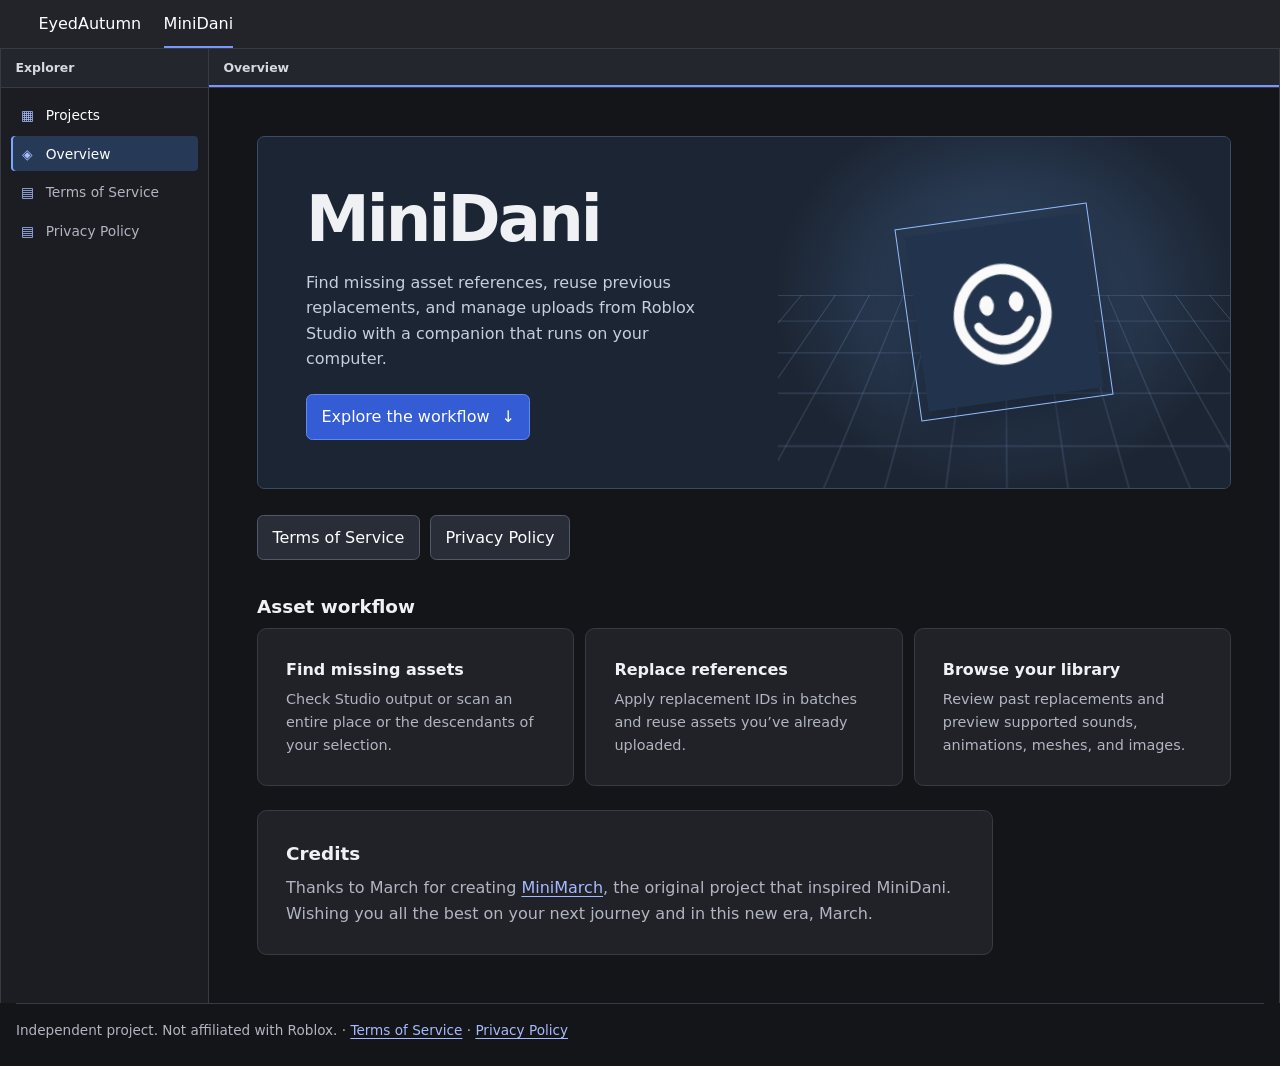
==== MiniDani/index.html @ bdc0594a "Give MiniDani site a Studio-inspired workspace layout" ====
<!doctype html>
<html lang="en">
<head>
  <meta charset="utf-8">
  <meta name="viewport" content="width=device-width, initial-scale=1">
  <title>MiniDani · EyedAutumn</title>
  <link rel="stylesheet" href="../assets/site.css">
</head>
<body>
  <header class="bar"><nav aria-label="Main navigation"><a href="../index.html">EyedAutumn</a><a href="index.html" aria-current="page">MiniDani</a></nav></header>
  <div class="workspace">
    <aside class="explorer">
      <div class="pane-title">Explorer</div>
      <nav aria-label="Project explorer"><a href="../index.html"><span aria-hidden="true">▦</span>Projects</a><a href="../MiniDani/index.html" aria-current="page"><span aria-hidden="true">◈</span>Overview</a><a href="../MiniDani/terms/index.html"><span aria-hidden="true">▤</span>Terms of Service</a><a href="../MiniDani/privacy/index.html"><span aria-hidden="true">▤</span>Privacy Policy</a></nav>
    </aside>
    <main>
      <div class="pane-title document-tab">Overview</div>
      <div class="page-content">
    <header class="viewport">
      <div class="viewport-copy">
        <h1>MiniDani</h1>
        <p>Find missing asset references, reuse previous replacements, and manage uploads from Roblox Studio with a companion that runs on your computer.</p>
        <a class="button primary" href="#workflow">Explore the workflow <span aria-hidden="true">↓</span></a>
      </div>
      <div class="viewport-art" aria-hidden="true">
        <div class="floor"></div>
        <div class="selection"><img src="../assets/minidani.png" alt="" width="128" height="128"></div>
      </div>
    </header>
    <div class="actions">
      <a class="button" href="terms/index.html">Terms of Service</a>
      <a class="button" href="privacy/index.html">Privacy Policy</a>
    </div>
    <section id="workflow" class="workflow">
      <h2>Asset workflow</h2>
      <div class="workflow-grid">
        <section class="panel"><h3>Find missing assets</h3><p>Check Studio output or scan an entire place or the descendants of your selection.</p></section>
        <section class="panel"><h3>Replace references</h3><p>Apply replacement IDs in batches and reuse assets you’ve already uploaded.</p></section>
        <section class="panel"><h3>Browse your library</h3><p>Review past replacements and preview supported sounds, animations, meshes, and images.</p></section>
      </div>
    </section>
    <section class="panel credit">
      <h2>Credits</h2>
      <p>Thanks to March for creating <a href="https://web.archive.org/web/20261103222430/https://minimarch.catnapy.com/">MiniMarch</a>, the original project that inspired MiniDani. Wishing you all the best on your next journey and in this new era, March.</p>
    </section>
      </div>
    </main>
  </div>
  <footer>Independent project. Not affiliated with Roblox. · <a href="terms/index.html">Terms of Service</a> · <a href="privacy/index.html">Privacy Policy</a></footer>
</body>
</html>
---- assets/site.css ----
:root {
  color-scheme: dark;
  font: 16px/1.6 system-ui, sans-serif;
  background: #16171b;
  color: #f0f1f4;
  --panel: #202228;
  --edge: #383b44;
  --muted: #b1b5c1;
  --blue: #a6baff;
}
* { box-sizing: border-box; }
body { margin: 0; min-height: 100vh; display: flex; flex-direction: column; }
a { color: var(--blue); text-underline-offset: .2em; }
a:focus-visible { outline: 2px solid var(--blue); outline-offset: 4px; }
.bar { background: var(--panel); border-bottom: 1px solid var(--edge); }
nav, main, footer { width: min(100% - 2rem, 68rem); margin-inline: auto; }
nav { display: flex; align-items: center; gap: 1.4rem; min-height: 3.25rem; flex-wrap: wrap; }
nav a { color: var(--muted); text-decoration: none; padding: .7rem 0; }
nav a:first-child, nav a[aria-current] { color: #fff; }
nav a[aria-current] { box-shadow: inset 0 -2px #7797ff; }
main { flex: 1; padding-block: clamp(2rem, 7vw, 5.5rem); }
h1, h2, p { margin-top: 0; }
h1 { font-size: clamp(2.2rem, 6vw, 4rem); line-height: 1.08; letter-spacing: -.045em; margin-bottom: 1rem; }
h2 { font-size: 1.15rem; margin-bottom: .4rem; }
p { color: var(--muted); }
p:last-child { margin-bottom: 0; }
.panel { border: 1px solid var(--edge); border-radius: .6rem; background: var(--panel); padding: clamp(1rem, 3vw, 1.75rem); }
.grid { display: grid; grid-template-columns: minmax(0, 2fr) minmax(0, 1fr); gap: 1rem; margin-top: 2rem; }
.project { display: flex; align-items: center; gap: 1.15rem; color: inherit; text-decoration: none; }
.project:hover { border-color: #7797ff; background: #252938; }
.project strong { display: block; font-size: 1.35rem; }
.project small { display: block; color: var(--muted); font-size: .95rem; }
.arrow { margin-left: auto; color: var(--blue); }
.icon { width: 4rem; height: 4rem; object-fit: contain; background: #2b3040; border: 1px solid var(--edge); border-radius: .55rem; padding: .45rem; }
.hero { display: flex; gap: 1.2rem; align-items: start; }
.hero p { max-width: 42rem; }
.actions { display: flex; flex-wrap: wrap; gap: .65rem; margin: 1.65rem 0 2rem; }
.button { padding: .55rem .9rem; border: 1px solid #53596a; border-radius: .4rem; text-decoration: none; background: #292d38; color: #fff; }
.button:hover { background: #3b4866; }
.credit { max-width: 46rem; }
.document { max-width: 49rem; }
.document header { padding-bottom: 1.25rem; border-bottom: 1px solid var(--edge); }
.document section { margin-top: 1.5rem; }
footer { border-top: 1px solid var(--edge); padding-block: 1rem 1.5rem; font-size: .85rem; color: var(--muted); }
@media (max-width: 650px) { .grid { grid-template-columns: 1fr; } }

/* Workspace chrome */
body { background: #141518; }
.bar { background: #22242a; }
.bar nav { width: auto; margin-inline: clamp(1rem, 3vw, 2.5rem); min-height: 3rem; }
.workspace { display: grid; grid-template-columns: 13rem minmax(0, 1fr); flex: 1; width: min(100%, 91rem); margin-inline: auto; border-inline: 1px solid var(--edge); }
.explorer { background: #1b1d22; border-right: 1px solid var(--edge); }
.pane-title { padding: .55rem .9rem; background: #24262d; border-bottom: 1px solid var(--edge); color: #d6d9e2; font-size: .78rem; font-weight: 650; }
.explorer nav { width: auto; display: grid; gap: .2rem; margin: .6rem; }
.explorer nav a { padding: .42rem .55rem; border-radius: .25rem; display: flex; gap: .65rem; align-items: center; font-size: .86rem; }
.explorer nav a span { color: #a8bdff; width: 1rem; text-align: center; }
.explorer nav a:hover { background: #292d37; }
.explorer nav a[aria-current] { background: #263957; box-shadow: inset 2px 0 #7fa6ff; }
main { width: auto; min-width: 0; margin: 0; padding: 0; }
.document-tab { box-shadow: inset 0 -2px #7797ff; }
.page-content { padding: clamp(1rem, 4vw, 3rem); }
.viewport { position: relative; display: grid; grid-template-columns: 1.15fr 1fr; min-height: 20rem; overflow: hidden; isolation: isolate; background: #1c2533; border: 1px solid #3a4c65; border-radius: .45rem; }
.viewport-copy { position: relative; z-index: 1; align-self: center; padding: clamp(1.3rem, 4vw, 3rem); }
.viewport-copy p { color: #c4cfdf; max-width: 32rem; margin-bottom: 1.4rem; }
.viewport-art { position: relative; display: grid; place-items: center; overflow: hidden; background: radial-gradient(ellipse at 50% 45%, #354f72, #1c2533 72%); }
.floor { position: absolute; inset: 45% -55% -95%; transform: perspective(260px) rotateX(47deg); transform-origin: 50% 0; background-image: linear-gradient(#7596c454 1px, transparent 1px), linear-gradient(90deg, #7596c454 1px, transparent 1px); background-size: 34px 34px; mask-image: linear-gradient(#000, transparent 70%); }
.selection { display: grid; place-items: center; width: min(60%, 11rem); aspect-ratio: 1; position: relative; background: #22344d; outline: 1px solid #93bbff; outline-offset: 8px; box-shadow: 0 18px 48px #101621a3; transform: rotate(-8deg); }
.selection img { width: 80%; height: auto; }
.button { display: inline-flex; align-items: center; gap: .75rem; }
.button.primary { background: #345cd5; border-color: #6788ec; }
.button.primary:hover { background: #4269df; }
.workflow { margin-bottom: 1.5rem; scroll-margin-top: 1rem; }
.workflow-grid { display: grid; grid-template-columns: repeat(3, minmax(0, 1fr)); gap: .7rem; }
.workflow-grid h3 { font-size: 1rem; margin: 0 0 .35rem; }
.workflow-grid p { font-size: .9rem; }
.document { margin-inline: auto; }
footer { width: min(100% - 2rem, 91rem); }
@media (max-width: 850px) {
  .workspace { grid-template-columns: 1fr; }
  .explorer { border-right: 0; }
  .explorer .pane-title { display: none; }
  .explorer nav { display: flex; flex-wrap: wrap; gap: .25rem; }
}
@media (max-width: 580px) {
  .viewport { grid-template-columns: 1fr; }
  .viewport-art { min-height: 10rem; grid-row: 1; }
  .selection { width: 6rem; }
  .workflow-grid { grid-template-columns: 1fr; }
}
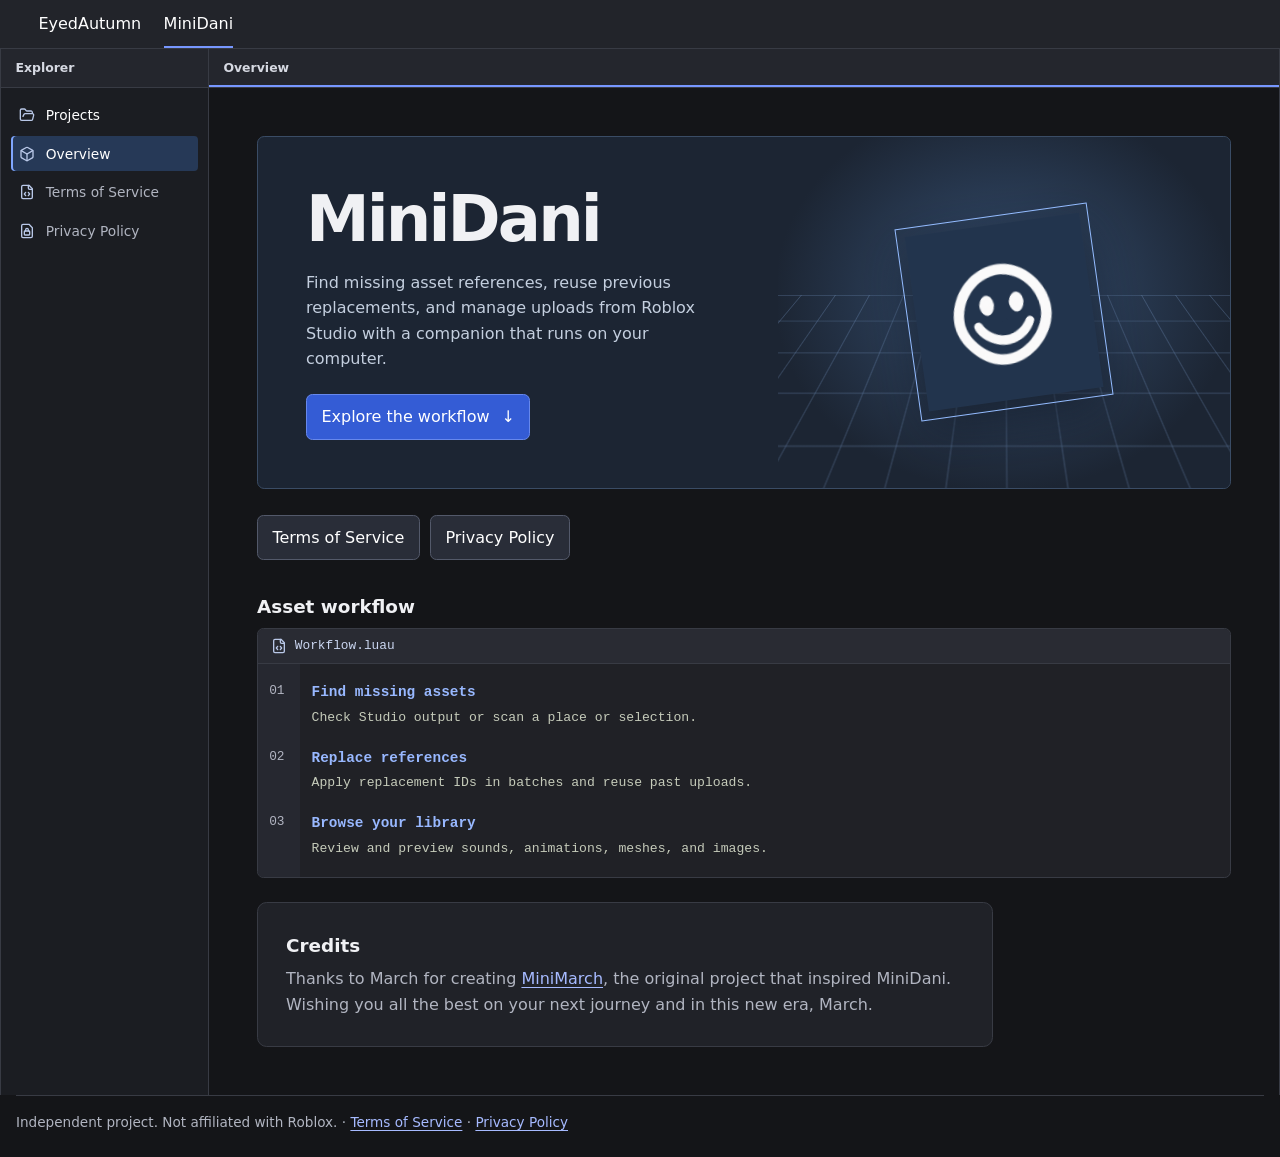
==== commit 253f2032: "Use Lucide icons and style the workflow as a script editor" ====
--- a/MiniDani/index.html
+++ b/MiniDani/index.html
@@ -11,7 +11,7 @@
   <div class="workspace">
     <aside class="explorer">
       <div class="pane-title">Explorer</div>
-      <nav aria-label="Project explorer"><a href="../index.html"><span aria-hidden="true">▦</span>Projects</a><a href="../MiniDani/index.html" aria-current="page"><span aria-hidden="true">◈</span>Overview</a><a href="../MiniDani/terms/index.html"><span aria-hidden="true">▤</span>Terms of Service</a><a href="../MiniDani/privacy/index.html"><span aria-hidden="true">▤</span>Privacy Policy</a></nav>
+      <nav aria-label="Project explorer"><a href="../index.html"><img src="../assets/icons/folder-open.svg" width="16" height="16" alt="">Projects</a><a href="../MiniDani/index.html" aria-current="page"><img src="../assets/icons/box.svg" width="16" height="16" alt="">Overview</a><a href="../MiniDani/terms/index.html"><img src="../assets/icons/file-code.svg" width="16" height="16" alt="">Terms of Service</a><a href="../MiniDani/privacy/index.html"><img src="../assets/icons/file-lock.svg" width="16" height="16" alt="">Privacy Policy</a></nav>
     </aside>
     <main>
       <div class="pane-title document-tab">Overview</div>
@@ -33,10 +33,13 @@
     </div>
     <section id="workflow" class="workflow">
       <h2>Asset workflow</h2>
-      <div class="workflow-grid">
-        <section class="panel"><h3>Find missing assets</h3><p>Check Studio output or scan an entire place or the descendants of your selection.</p></section>
-        <section class="panel"><h3>Replace references</h3><p>Apply replacement IDs in batches and reuse assets you’ve already uploaded.</p></section>
-        <section class="panel"><h3>Browse your library</h3><p>Review past replacements and preview supported sounds, animations, meshes, and images.</p></section>
+      <div class="editor">
+        <div class="editor-tab"><img src="../assets/icons/file-code.svg" width="16" height="16" alt=""> Workflow.luau</div>
+        <ol class="editor-lines">
+          <li><h3>Find missing assets</h3><p>Check Studio output or scan a place or selection.</p></li>
+          <li><h3>Replace references</h3><p>Apply replacement IDs in batches and reuse past uploads.</p></li>
+          <li><h3>Browse your library</h3><p>Review and preview sounds, animations, meshes, and images.</p></li>
+        </ol>
       </div>
     </section>
     <section class="panel credit">
--- a/assets/site.css
+++ b/assets/site.css
@@ -53,7 +53,6 @@
 .pane-title { padding: .55rem .9rem; background: #24262d; border-bottom: 1px solid var(--edge); color: #d6d9e2; font-size: .78rem; font-weight: 650; }
 .explorer nav { width: auto; display: grid; gap: .2rem; margin: .6rem; }
 .explorer nav a { padding: .42rem .55rem; border-radius: .25rem; display: flex; gap: .65rem; align-items: center; font-size: .86rem; }
-.explorer nav a span { color: #a8bdff; width: 1rem; text-align: center; }
 .explorer nav a:hover { background: #292d37; }
 .explorer nav a[aria-current] { background: #263957; box-shadow: inset 2px 0 #7fa6ff; }
 main { width: auto; min-width: 0; margin: 0; padding: 0; }
@@ -70,9 +69,6 @@
 .button.primary { background: #345cd5; border-color: #6788ec; }
 .button.primary:hover { background: #4269df; }
 .workflow { margin-bottom: 1.5rem; scroll-margin-top: 1rem; }
-.workflow-grid { display: grid; grid-template-columns: repeat(3, minmax(0, 1fr)); gap: .7rem; }
-.workflow-grid h3 { font-size: 1rem; margin: 0 0 .35rem; }
-.workflow-grid p { font-size: .9rem; }
 .document { margin-inline: auto; }
 footer { width: min(100% - 2rem, 91rem); }
 @media (max-width: 850px) {
@@ -85,5 +81,14 @@
   .viewport { grid-template-columns: 1fr; }
   .viewport-art { min-height: 10rem; grid-row: 1; }
   .selection { width: 6rem; }
-  .workflow-grid { grid-template-columns: 1fr; }
 }
+
+.explorer nav a img { flex: 0 0 1rem; }
+.editor { border: 1px solid var(--edge); border-radius: .4rem; overflow: hidden; background: #202126; }
+.editor-tab { display: flex; align-items: center; gap: .5rem; padding: .55rem .8rem; background: #292b33; border-bottom: 1px solid var(--edge); color: #cad6f1; font: .8rem ui-monospace, monospace; }
+.editor-lines { counter-reset: editor-line; list-style: none; margin: 0; padding: .5rem 0; font-family: ui-monospace, monospace; background: linear-gradient(90deg, #262830 2.65rem, transparent 2.65rem); }
+.editor-lines li { counter-increment: editor-line; position: relative; padding: .6rem .9rem .6rem 3.35rem; }
+.editor-lines li::before { content: counter(editor-line, decimal-leading-zero); position: absolute; left: .7rem; color: #b2b5c2; font-size: .8rem; }
+.editor-lines li:hover { background: #ffffff08; }
+.editor-lines h3 { color: #98b8ff; font-size: .9rem; margin: 0; }
+.editor-lines p { color: #c5cbba; font-size: .82rem; margin: .15rem 0 0; }
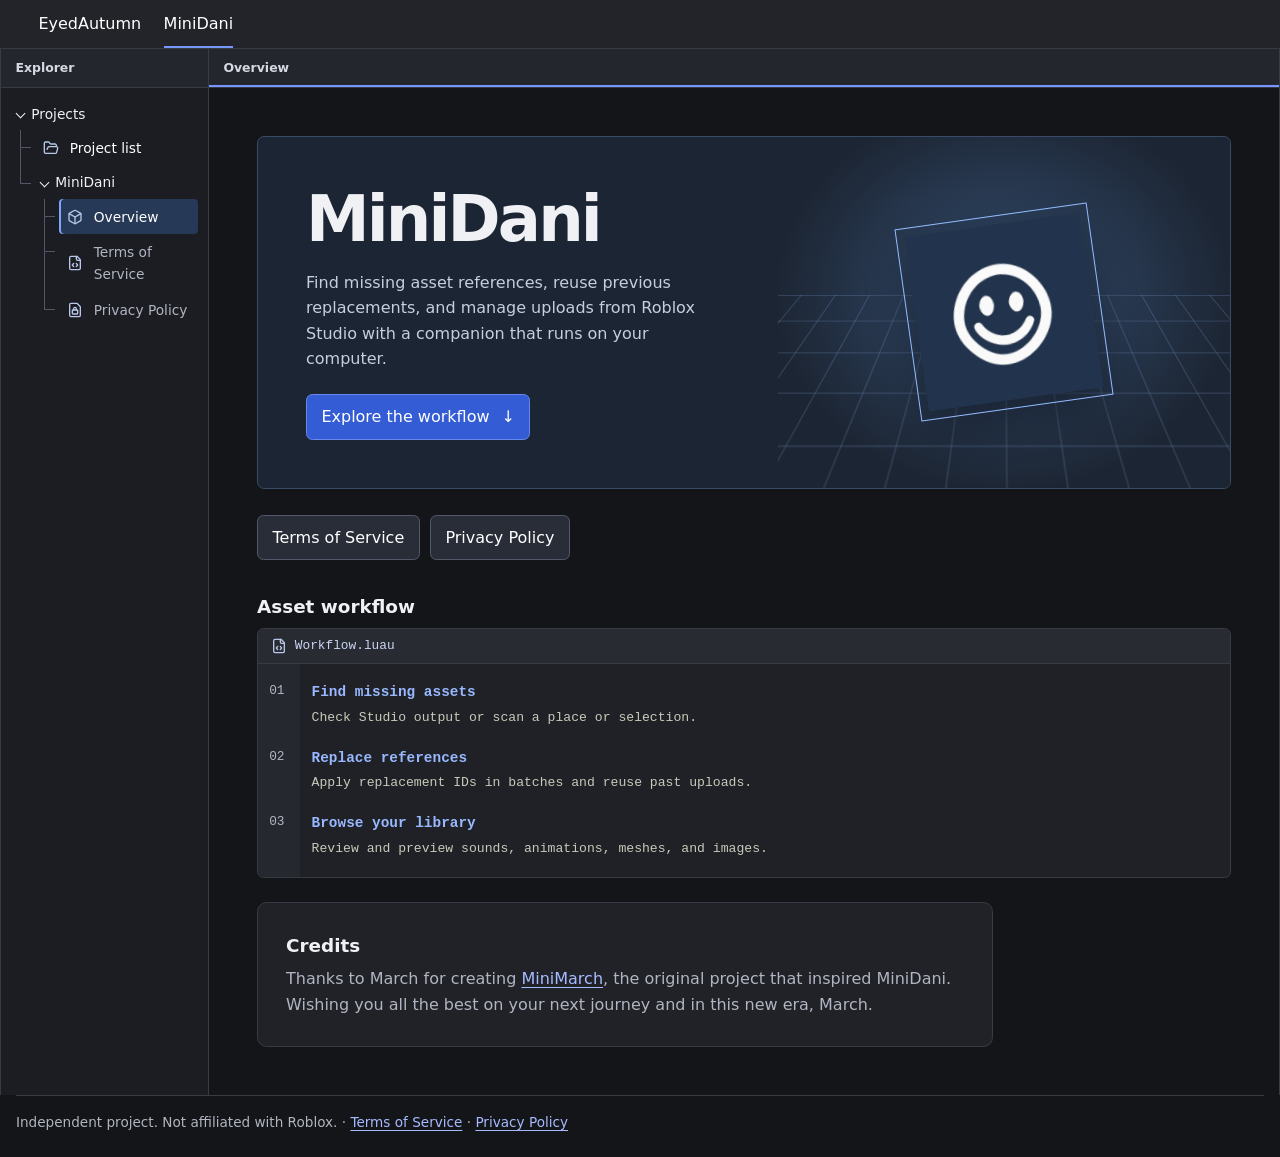
==== commit 36f1db9c: "Build a collapsible Explorer navigation tree" ====
--- a/MiniDani/index.html
+++ b/MiniDani/index.html
@@ -11,7 +11,22 @@
   <div class="workspace">
     <aside class="explorer">
       <div class="pane-title">Explorer</div>
-      <nav aria-label="Project explorer"><a href="../index.html"><img src="../assets/icons/folder-open.svg" width="16" height="16" alt="">Projects</a><a href="../MiniDani/index.html" aria-current="page"><img src="../assets/icons/box.svg" width="16" height="16" alt="">Overview</a><a href="../MiniDani/terms/index.html"><img src="../assets/icons/file-code.svg" width="16" height="16" alt="">Terms of Service</a><a href="../MiniDani/privacy/index.html"><img src="../assets/icons/file-lock.svg" width="16" height="16" alt="">Privacy Policy</a></nav>
+      <nav aria-label="Project explorer">
+        <details open>
+          <summary>Projects</summary>
+          <div class="tree-children">
+            <a href="../index.html"><img src="../assets/icons/folder-open.svg" width="16" height="16" alt="">Project list</a>
+            <details open>
+              <summary>MiniDani</summary>
+              <div class="tree-children">
+                <a href="../MiniDani/index.html" aria-current="page"><img src="../assets/icons/box.svg" width="16" height="16" alt="">Overview</a>
+                <a href="../MiniDani/terms/index.html"><img src="../assets/icons/file-code.svg" width="16" height="16" alt="">Terms of Service</a>
+                <a href="../MiniDani/privacy/index.html"><img src="../assets/icons/file-lock.svg" width="16" height="16" alt="">Privacy Policy</a>
+              </div>
+            </details>
+          </div>
+        </details>
+      </nav>
     </aside>
     <main>
       <div class="pane-title document-tab">Overview</div>
--- a/assets/site.css
+++ b/assets/site.css
@@ -92,3 +92,44 @@
 .editor-lines li:hover { background: #ffffff08; }
 .editor-lines h3 { color: #98b8ff; font-size: .9rem; margin: 0; }
 .editor-lines p { color: #c5cbba; font-size: .82rem; margin: .15rem 0 0; }
+
+.explorer nav { display: block; }
+.explorer summary {
+  display: flex;
+  align-items: center;
+  gap: .45rem;
+  padding: .35rem .4rem;
+  border-radius: .25rem;
+  cursor: pointer;
+  list-style: none;
+  font-size: .86rem;
+}
+.explorer summary::-webkit-details-marker { display: none; }
+.explorer summary::before {
+  content: "";
+  width: .38rem;
+  height: .38rem;
+  border-right: 1.5px solid currentColor;
+  border-bottom: 1.5px solid currentColor;
+  transform: rotate(-45deg);
+}
+.explorer details[open] > summary::before { transform: rotate(45deg); }
+.explorer summary:hover { background: #292d37; }
+.explorer summary:focus-visible { outline: 2px solid var(--blue); }
+.tree-children { padding-left: .9rem; margin-left: .6rem; }
+.tree-children > * { position: relative; }
+.tree-children > *::before {
+  content: "";
+  position: absolute;
+  inset: 0 auto 0 -.9rem;
+  border-left: 1px solid #525767;
+}
+.tree-children > :last-child::before { bottom: auto; height: 1.05rem; }
+.tree-children > *::after {
+  content: "";
+  position: absolute;
+  left: -.9rem;
+  top: 1.05rem;
+  width: .7rem;
+  border-top: 1px solid #525767;
+}
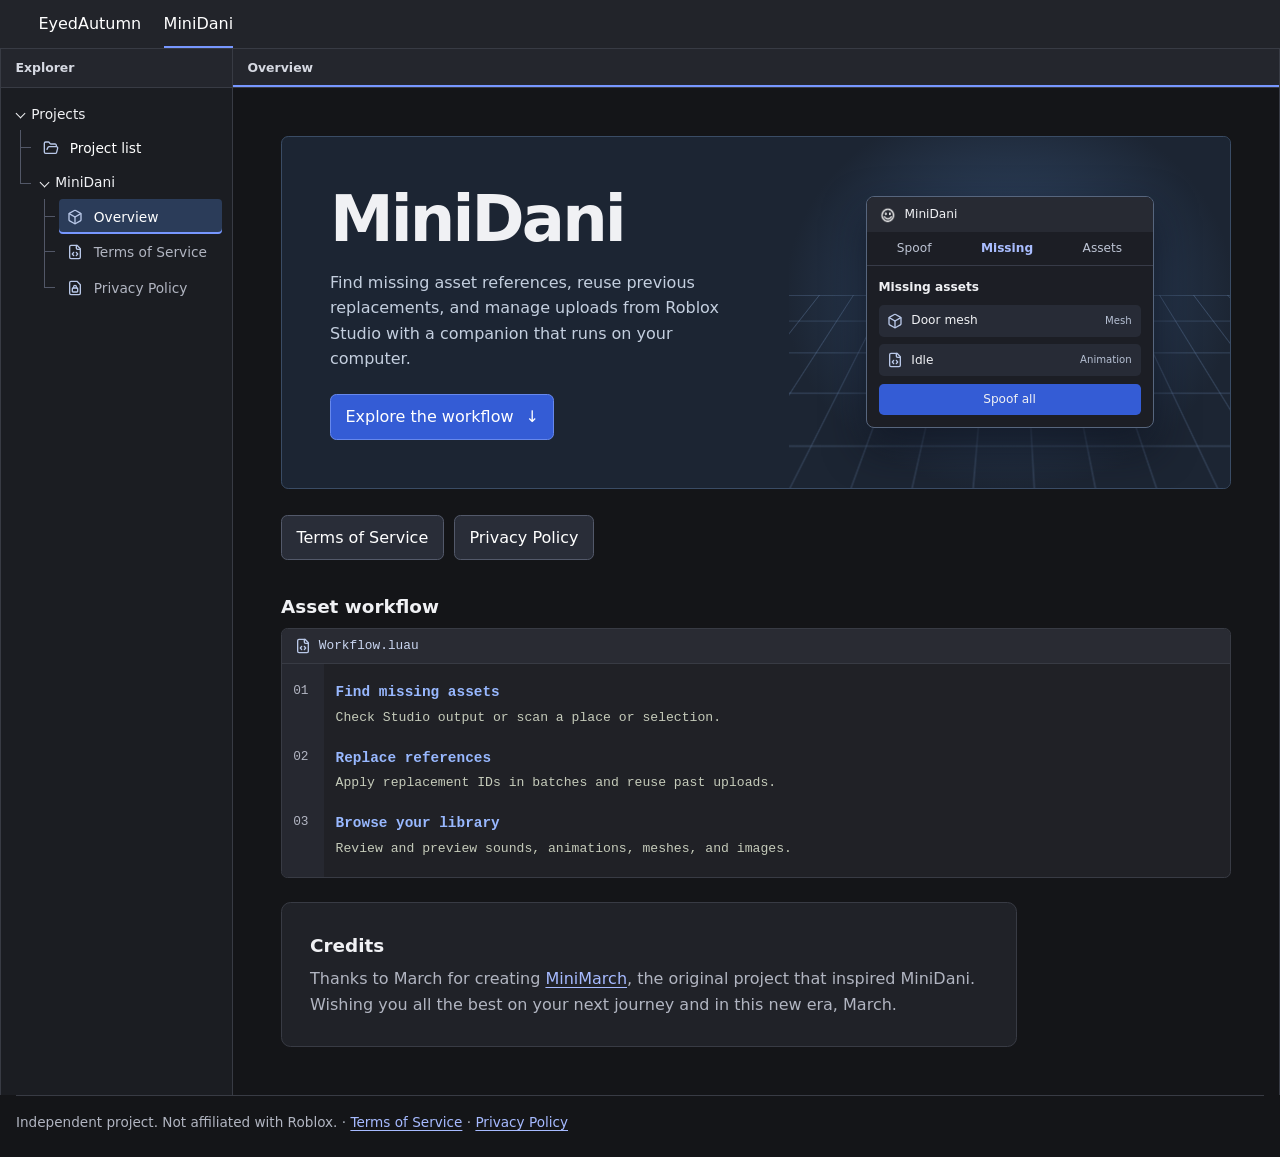
==== commit ad234b57: "Polish MiniDani showcase and legal document navigation" ====
--- a/MiniDani/index.html
+++ b/MiniDani/index.html
@@ -31,7 +31,7 @@
     <main>
       <div class="pane-title document-tab">Overview</div>
       <div class="page-content">
-    <header class="viewport">
+    <header class="viewport minidani-viewport">
       <div class="viewport-copy">
         <h1>MiniDani</h1>
         <p>Find missing asset references, reuse previous replacements, and manage uploads from Roblox Studio with a companion that runs on your computer.</p>
@@ -39,13 +39,22 @@
       </div>
       <div class="viewport-art" aria-hidden="true">
         <div class="floor"></div>
-        <div class="selection"><img src="../assets/minidani.png" alt="" width="128" height="128"></div>
+        <div class="plugin-preview">
+          <div class="preview-title"><img src="../assets/minidani.png" alt="" width="18" height="18"> MiniDani</div>
+          <div class="preview-tabs"><span>Spoof</span><strong>Missing</strong><span>Assets</span></div>
+          <div class="preview-body">
+            <strong>Missing assets</strong>
+            <div class="preview-row"><img src="../assets/icons/box.svg" width="16" height="16" alt=""> Door mesh <small>Mesh</small></div>
+            <div class="preview-row"><img src="../assets/icons/file-code.svg" width="16" height="16" alt=""> Idle <small>Animation</small></div>
+            <span class="preview-action">Spoof all</span>
+          </div>
+        </div>
       </div>
     </header>
-    <div class="actions">
+    <nav class="actions project-docs" aria-label="Project documents">
       <a class="button" href="terms/index.html">Terms of Service</a>
       <a class="button" href="privacy/index.html">Privacy Policy</a>
-    </div>
+    </nav>
     <section id="workflow" class="workflow">
       <h2>Asset workflow</h2>
       <div class="editor">
--- a/assets/site.css
+++ b/assets/site.css
@@ -48,13 +48,13 @@
 body { background: #141518; }
 .bar { background: #22242a; }
 .bar nav { width: auto; margin-inline: clamp(1rem, 3vw, 2.5rem); min-height: 3rem; }
-.workspace { display: grid; grid-template-columns: 13rem minmax(0, 1fr); flex: 1; width: min(100%, 91rem); margin-inline: auto; border-inline: 1px solid var(--edge); }
+.workspace { display: grid; grid-template-columns: 14.5rem minmax(0, 1fr); flex: 1; width: min(100%, 91rem); margin-inline: auto; border-inline: 1px solid var(--edge); }
 .explorer { background: #1b1d22; border-right: 1px solid var(--edge); }
 .pane-title { padding: .55rem .9rem; background: #24262d; border-bottom: 1px solid var(--edge); color: #d6d9e2; font-size: .78rem; font-weight: 650; }
 .explorer nav { width: auto; display: grid; gap: .2rem; margin: .6rem; }
 .explorer nav a { padding: .42rem .55rem; border-radius: .25rem; display: flex; gap: .65rem; align-items: center; font-size: .86rem; }
 .explorer nav a:hover { background: #292d37; }
-.explorer nav a[aria-current] { background: #263957; box-shadow: inset 2px 0 #7fa6ff; }
+.explorer nav a[aria-current] { background: #2b3c59; }
 main { width: auto; min-width: 0; margin: 0; padding: 0; }
 .document-tab { box-shadow: inset 0 -2px #7797ff; }
 .page-content { padding: clamp(1rem, 4vw, 3rem); }
@@ -133,3 +133,29 @@
   width: .7rem;
   border-top: 1px solid #525767;
 }
+
+.project-docs { width: auto; min-height: 0; gap: .65rem; }
+.project-docs .button { padding: .55rem .9rem; color: #fff; }
+.minidani-viewport .viewport-art { padding: 1.5rem; }
+.plugin-preview { position: relative; width: min(100%, 18rem); border: 1px solid #57667e; border-radius: .5rem; background: #1c1e25; box-shadow: 0 18px 40px #0b101bb0; overflow: hidden; font-size: .76rem; }
+.preview-title, .preview-tabs, .preview-row { display: flex; align-items: center; gap: .5rem; }
+.preview-title { background: #272a33; padding: .5rem .75rem; }
+.preview-tabs { justify-content: space-around; border-bottom: 1px solid #373b48; color: #bdc4d4; padding: .42rem .6rem; }
+.preview-tabs strong { color: #a9bdff; }
+.preview-body { display: grid; gap: .45rem; padding: .75rem; }
+.preview-row { padding: .4rem .55rem; background: #272b36; border-radius: .3rem; }
+.preview-row small { margin-left: auto; color: #b6c0d3; }
+.preview-action { padding: .38rem; background: #345cd5; border-radius: .3rem; text-align: center; }
+.document-layout { display: grid; grid-template-columns: minmax(0, 1fr) 12rem; gap: 1.25rem; align-items: start; max-width: 65rem; margin-inline: auto; }
+.document { width: 100%; }
+.document h1 { font-size: clamp(1.8rem, 4vw, 3rem); }
+.document section { scroll-margin: 1rem; }
+.document section:target h2 { color: var(--blue); }
+.outline { position: sticky; top: 1rem; padding-left: .8rem; border-left: 1px solid var(--edge); }
+.outline h2 { font-size: .82rem; }
+.outline a { display: block; color: var(--muted); font-size: .84rem; padding: .27rem 0; text-decoration: none; }
+.outline a:hover { color: var(--blue); text-decoration: underline; }
+@media (max-width: 1050px) {
+  .document-layout { grid-template-columns: 1fr; }
+  .outline { position: static; grid-row: 1; }
+}
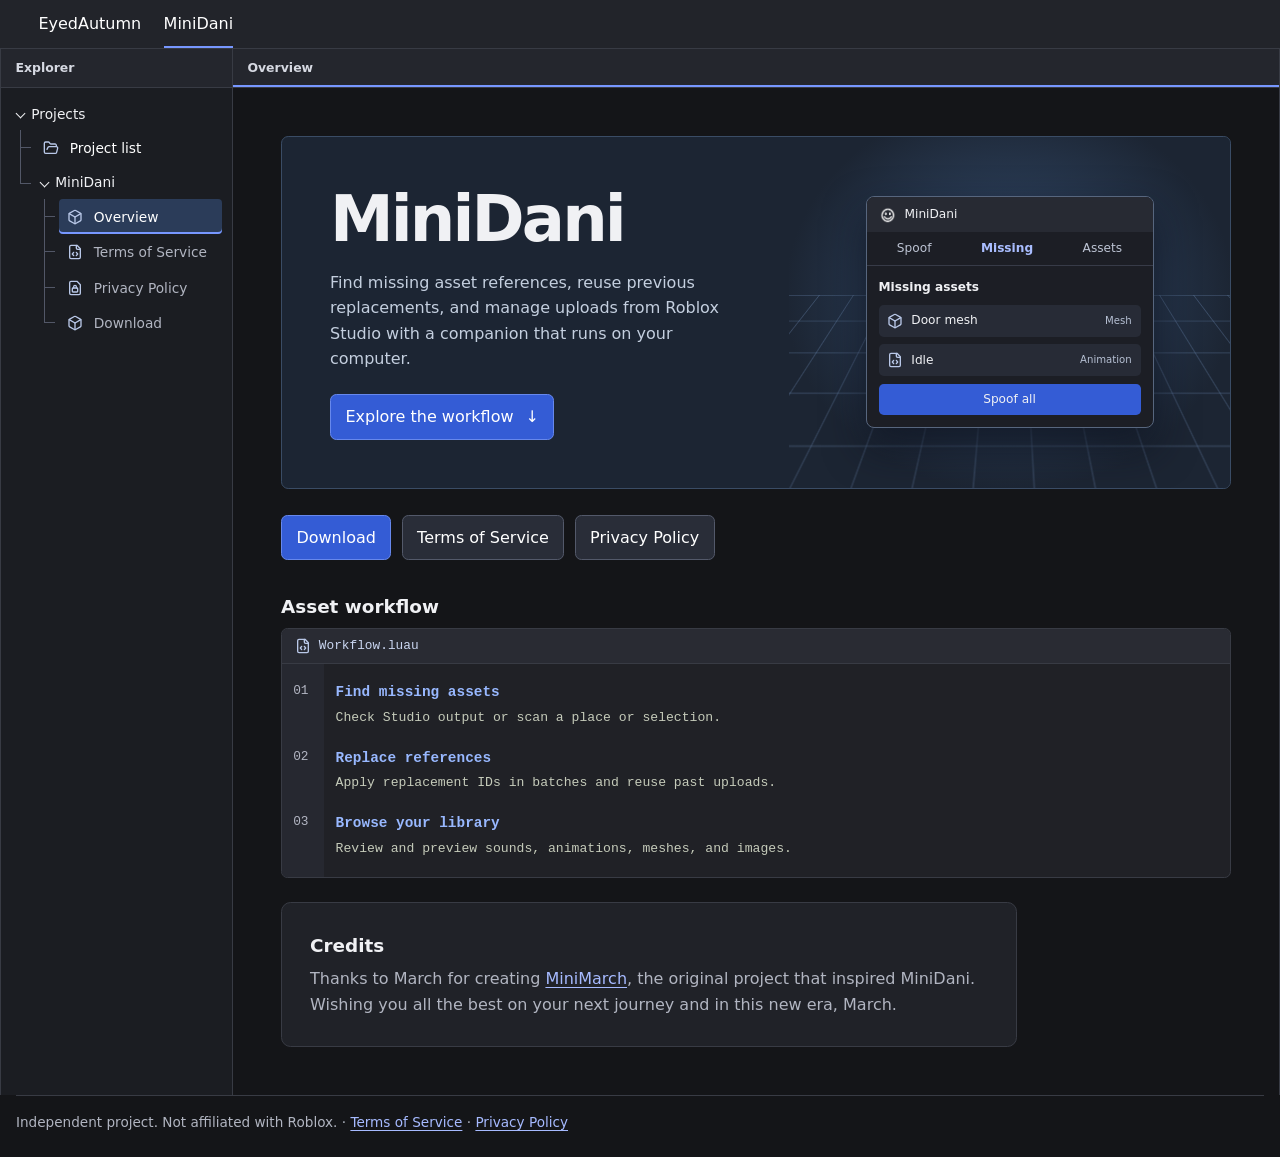
==== commit 16b2db1a: "Keep MiniDani active and add download page" ====
--- a/MiniDani/index.html
+++ b/MiniDani/index.html
@@ -22,6 +22,7 @@
                 <a href="../MiniDani/index.html" aria-current="page"><img src="../assets/icons/box.svg" width="16" height="16" alt="">Overview</a>
                 <a href="../MiniDani/terms/index.html"><img src="../assets/icons/file-code.svg" width="16" height="16" alt="">Terms of Service</a>
                 <a href="../MiniDani/privacy/index.html"><img src="../assets/icons/file-lock.svg" width="16" height="16" alt="">Privacy Policy</a>
+                <a href="../MiniDani/download/index.html"><img src="../assets/icons/box.svg" width="16" height="16" alt="">Download</a>
               </div>
             </details>
           </div>
@@ -52,6 +53,7 @@
       </div>
     </header>
     <nav class="actions project-docs" aria-label="Project documents">
+      <a class="button primary" href="download/index.html">Download</a>
       <a class="button" href="terms/index.html">Terms of Service</a>
       <a class="button" href="privacy/index.html">Privacy Policy</a>
     </nav>
--- a/assets/site.css
+++ b/assets/site.css
@@ -159,3 +159,8 @@
   .document-layout { grid-template-columns: 1fr; }
   .outline { position: static; grid-row: 1; }
 }
+
+.review-video { display: block; width: 100%; margin-top: 1.25rem; border-radius: .4rem; background: #101114; }
+
+.bar a[aria-current="location"] { color: #fff; box-shadow: inset 0 -2px #7797ff; }
+.button:disabled { font: inherit; color: var(--muted); opacity: .65; cursor: default; background: #292d38; }
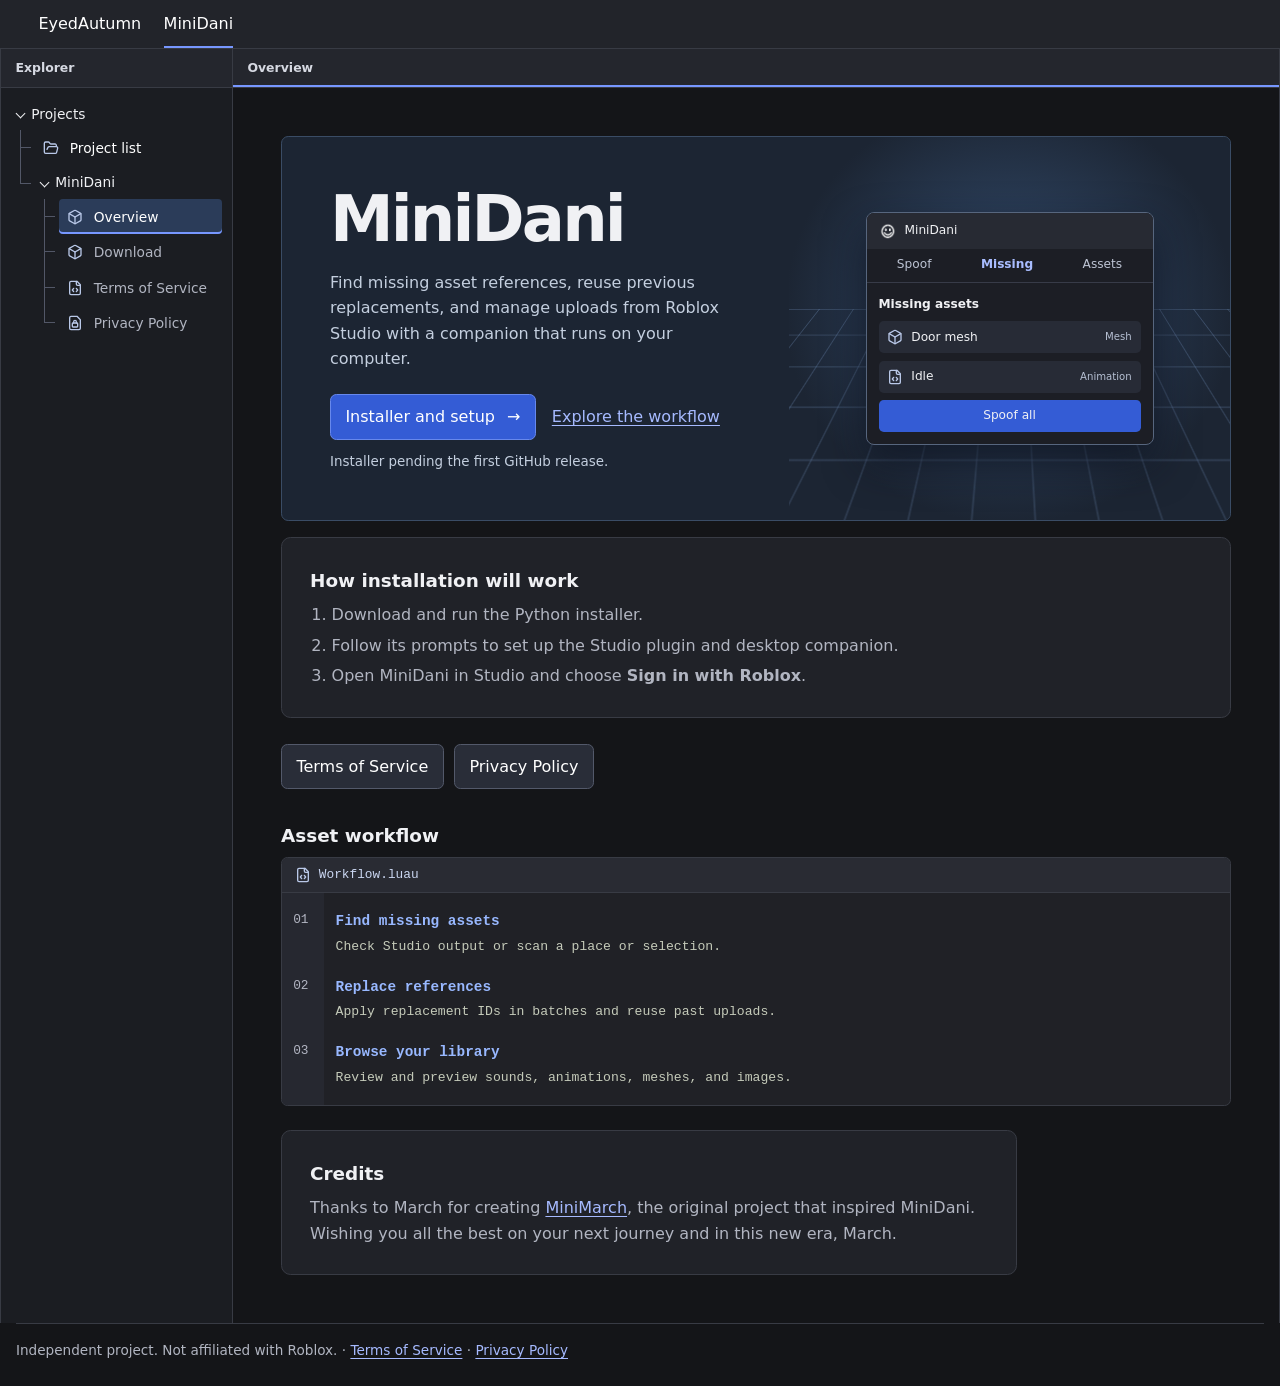
==== commit 3036a735: "Put Download after Overview and explain MiniDani setup" ====
--- a/MiniDani/index.html
+++ b/MiniDani/index.html
@@ -20,9 +20,9 @@
               <summary>MiniDani</summary>
               <div class="tree-children">
                 <a href="../MiniDani/index.html" aria-current="page"><img src="../assets/icons/box.svg" width="16" height="16" alt="">Overview</a>
+                <a href="../MiniDani/download/index.html"><img src="../assets/icons/box.svg" width="16" height="16" alt="">Download</a>
                 <a href="../MiniDani/terms/index.html"><img src="../assets/icons/file-code.svg" width="16" height="16" alt="">Terms of Service</a>
                 <a href="../MiniDani/privacy/index.html"><img src="../assets/icons/file-lock.svg" width="16" height="16" alt="">Privacy Policy</a>
-                <a href="../MiniDani/download/index.html"><img src="../assets/icons/box.svg" width="16" height="16" alt="">Download</a>
               </div>
             </details>
           </div>
@@ -36,7 +36,11 @@
       <div class="viewport-copy">
         <h1>MiniDani</h1>
         <p>Find missing asset references, reuse previous replacements, and manage uploads from Roblox Studio with a companion that runs on your computer.</p>
-        <a class="button primary" href="#workflow">Explore the workflow <span aria-hidden="true">↓</span></a>
+        <div class="overview-actions">
+          <a class="button primary" href="download/index.html">Installer and setup <span aria-hidden="true">→</span></a>
+          <a href="#workflow">Explore the workflow</a>
+        </div>
+        <p class="release-note">Installer pending the first GitHub release.</p>
       </div>
       <div class="viewport-art" aria-hidden="true">
         <div class="floor"></div>
@@ -52,8 +56,15 @@
         </div>
       </div>
     </header>
+    <section class="panel setup-summary" aria-labelledby="setup-heading">
+      <h2 id="setup-heading">How installation will work</h2>
+      <ol>
+        <li>Download and run the Python installer.</li>
+        <li>Follow its prompts to set up the Studio plugin and desktop companion.</li>
+        <li>Open MiniDani in Studio and choose <strong>Sign in with Roblox</strong>.</li>
+      </ol>
+    </section>
     <nav class="actions project-docs" aria-label="Project documents">
-      <a class="button primary" href="download/index.html">Download</a>
       <a class="button" href="terms/index.html">Terms of Service</a>
       <a class="button" href="privacy/index.html">Privacy Policy</a>
     </nav>
--- a/assets/site.css
+++ b/assets/site.css
@@ -164,3 +164,9 @@
 
 .bar a[aria-current="location"] { color: #fff; box-shadow: inset 0 -2px #7797ff; }
 .button:disabled { font: inherit; color: var(--muted); opacity: .65; cursor: default; background: #292d38; }
+
+.overview-actions { display: flex; flex-wrap: wrap; align-items: center; gap: .65rem 1rem; }
+.viewport-copy .release-note { font-size: .84rem; margin: .7rem 0 0; }
+.setup-summary { margin-top: 1rem; }
+.setup-summary ol { margin: .4rem 0 0; padding-left: 1.35rem; color: var(--muted); }
+.setup-summary li + li { margin-top: .3rem; }
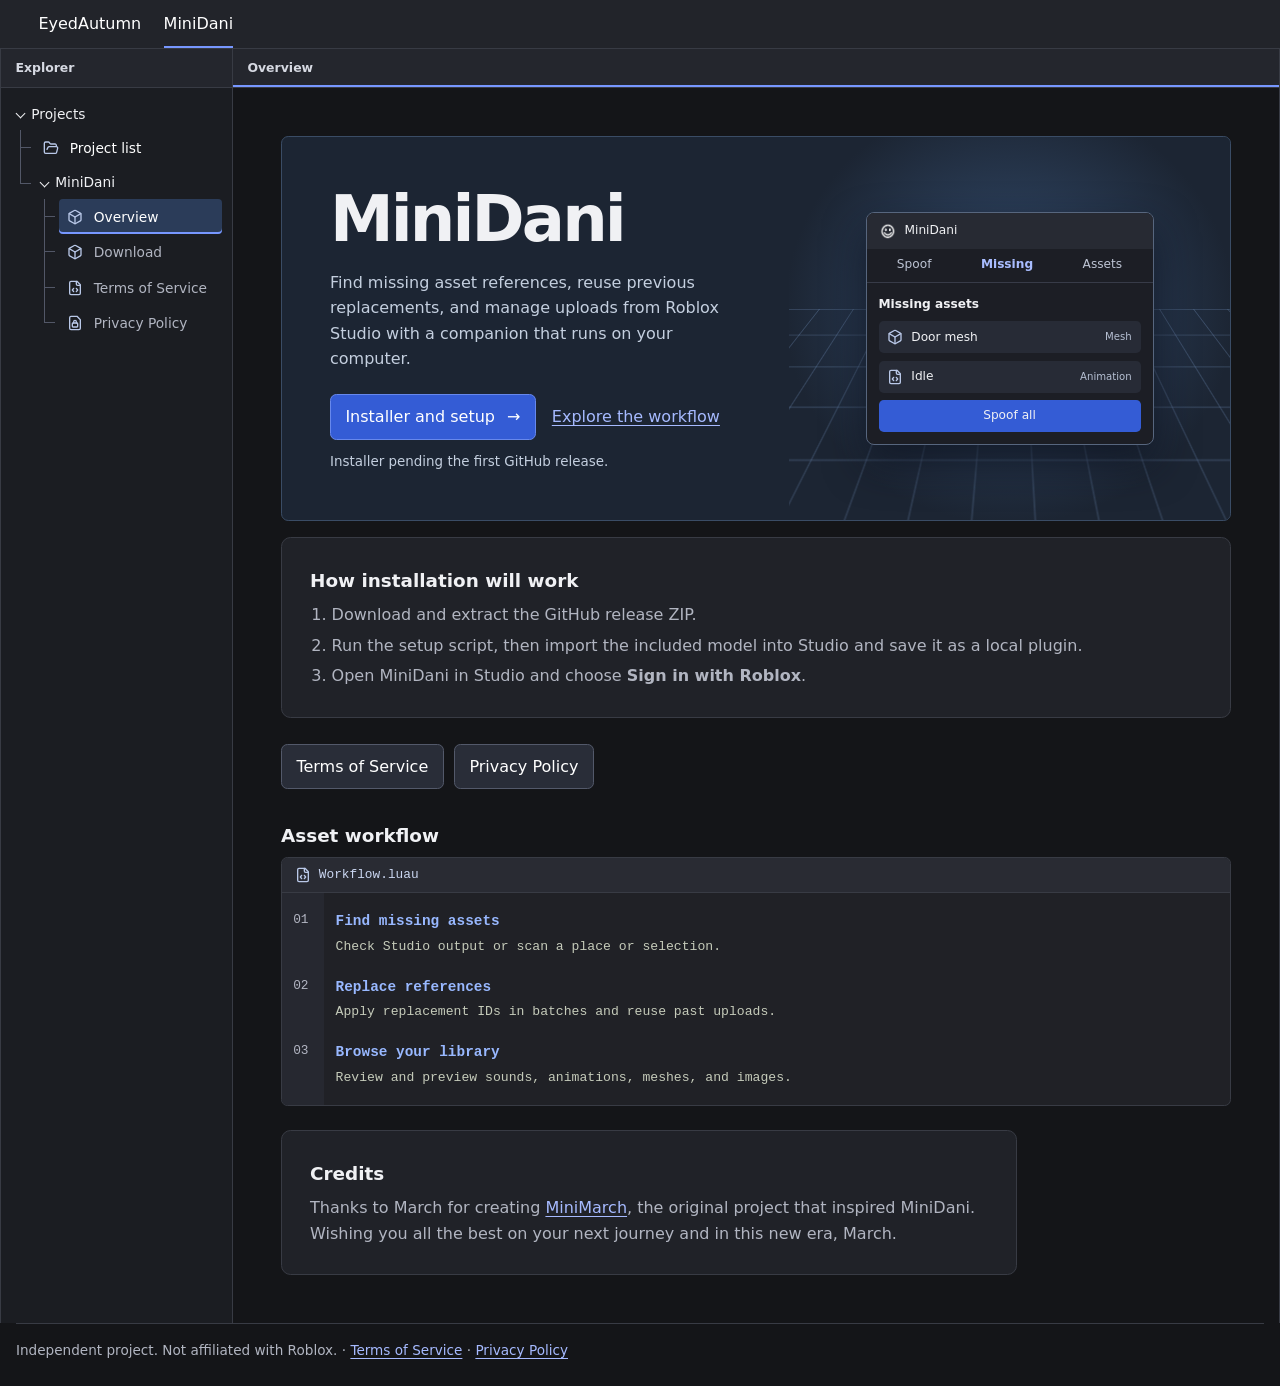
==== commit 34483831: "Document the bundled MiniDani installation flow" ====
--- a/MiniDani/index.html
+++ b/MiniDani/index.html
@@ -59,8 +59,8 @@
     <section class="panel setup-summary" aria-labelledby="setup-heading">
       <h2 id="setup-heading">How installation will work</h2>
       <ol>
-        <li>Download and run the Python installer.</li>
-        <li>Follow its prompts to set up the Studio plugin and desktop companion.</li>
+        <li>Download and extract the GitHub release ZIP.</li>
+        <li>Run the setup script, then import the included model into Studio and save it as a local plugin.</li>
         <li>Open MiniDani in Studio and choose <strong>Sign in with Roblox</strong>.</li>
       </ol>
     </section>
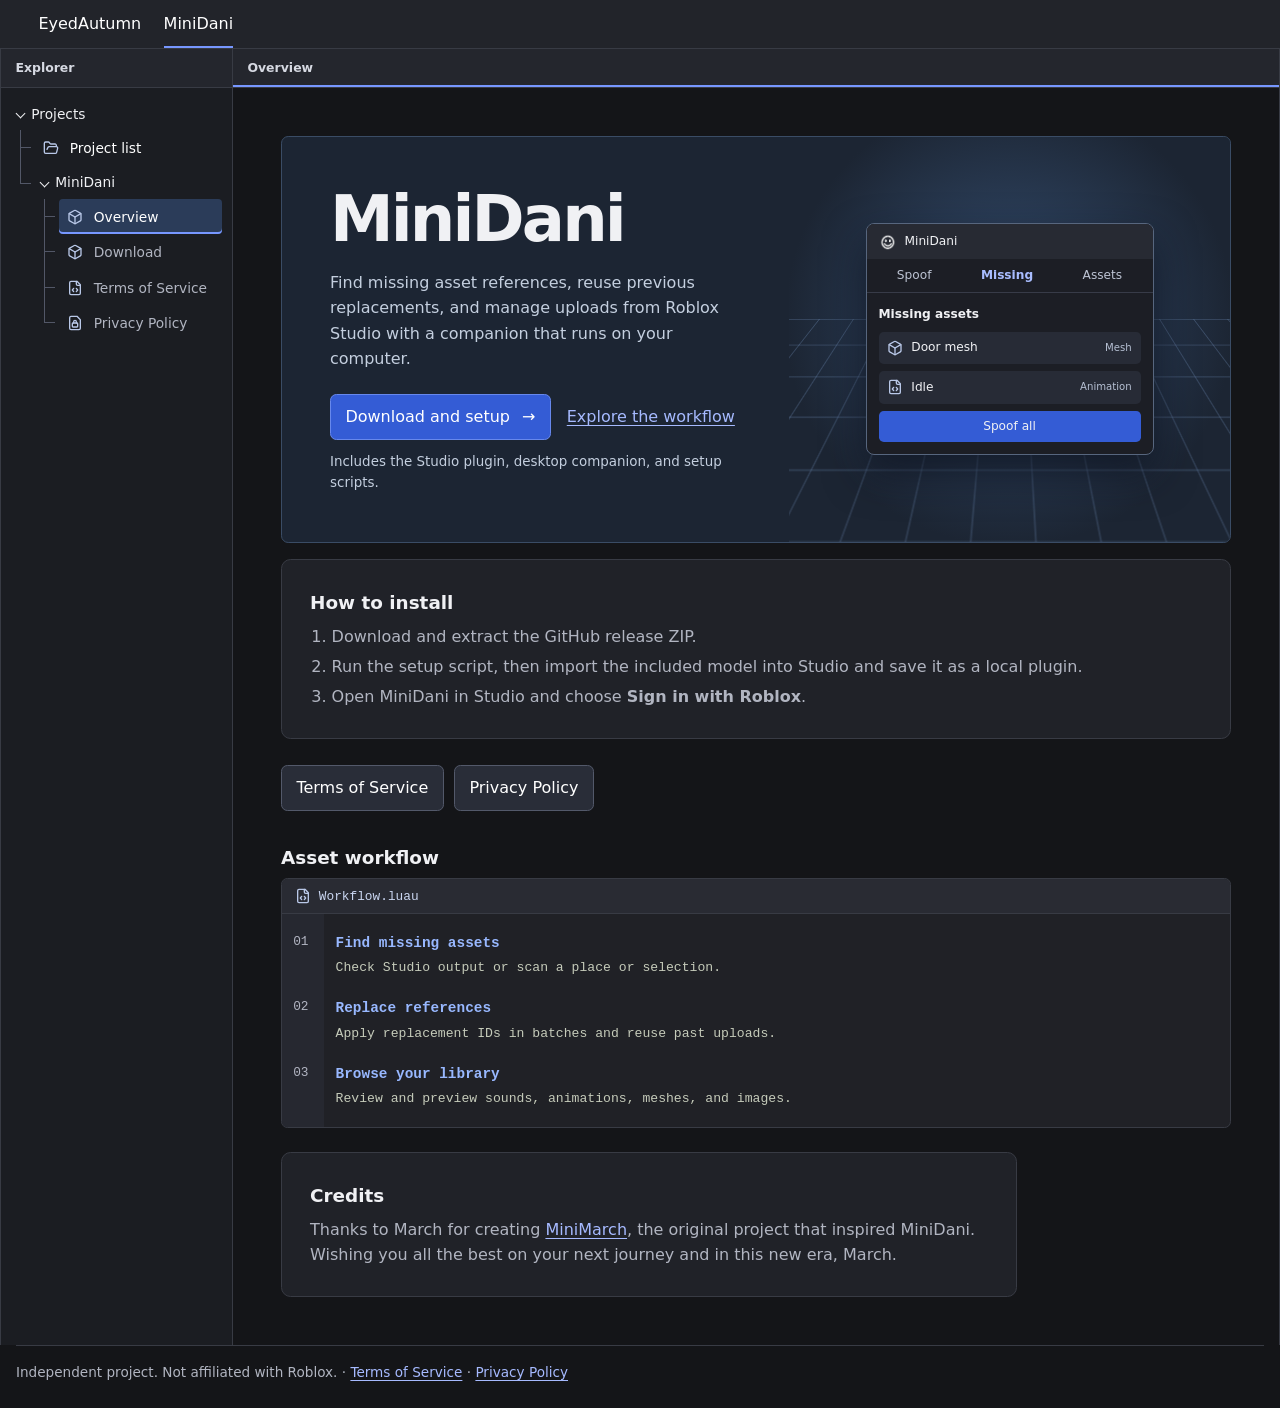
==== commit ef3901aa: "Enable MiniDani downloads from GitHub Releases" ====
--- a/MiniDani/index.html
+++ b/MiniDani/index.html
@@ -37,10 +37,10 @@
         <h1>MiniDani</h1>
         <p>Find missing asset references, reuse previous replacements, and manage uploads from Roblox Studio with a companion that runs on your computer.</p>
         <div class="overview-actions">
-          <a class="button primary" href="download/index.html">Installer and setup <span aria-hidden="true">→</span></a>
+          <a class="button primary" href="download/index.html">Download and setup <span aria-hidden="true">→</span></a>
           <a href="#workflow">Explore the workflow</a>
         </div>
-        <p class="release-note">Installer pending the first GitHub release.</p>
+        <p class="release-note">Includes the Studio plugin, desktop companion, and setup scripts.</p>
       </div>
       <div class="viewport-art" aria-hidden="true">
         <div class="floor"></div>
@@ -57,7 +57,7 @@
       </div>
     </header>
     <section class="panel setup-summary" aria-labelledby="setup-heading">
-      <h2 id="setup-heading">How installation will work</h2>
+      <h2 id="setup-heading">How to install</h2>
       <ol>
         <li>Download and extract the GitHub release ZIP.</li>
         <li>Run the setup script, then import the included model into Studio and save it as a local plugin.</li>
